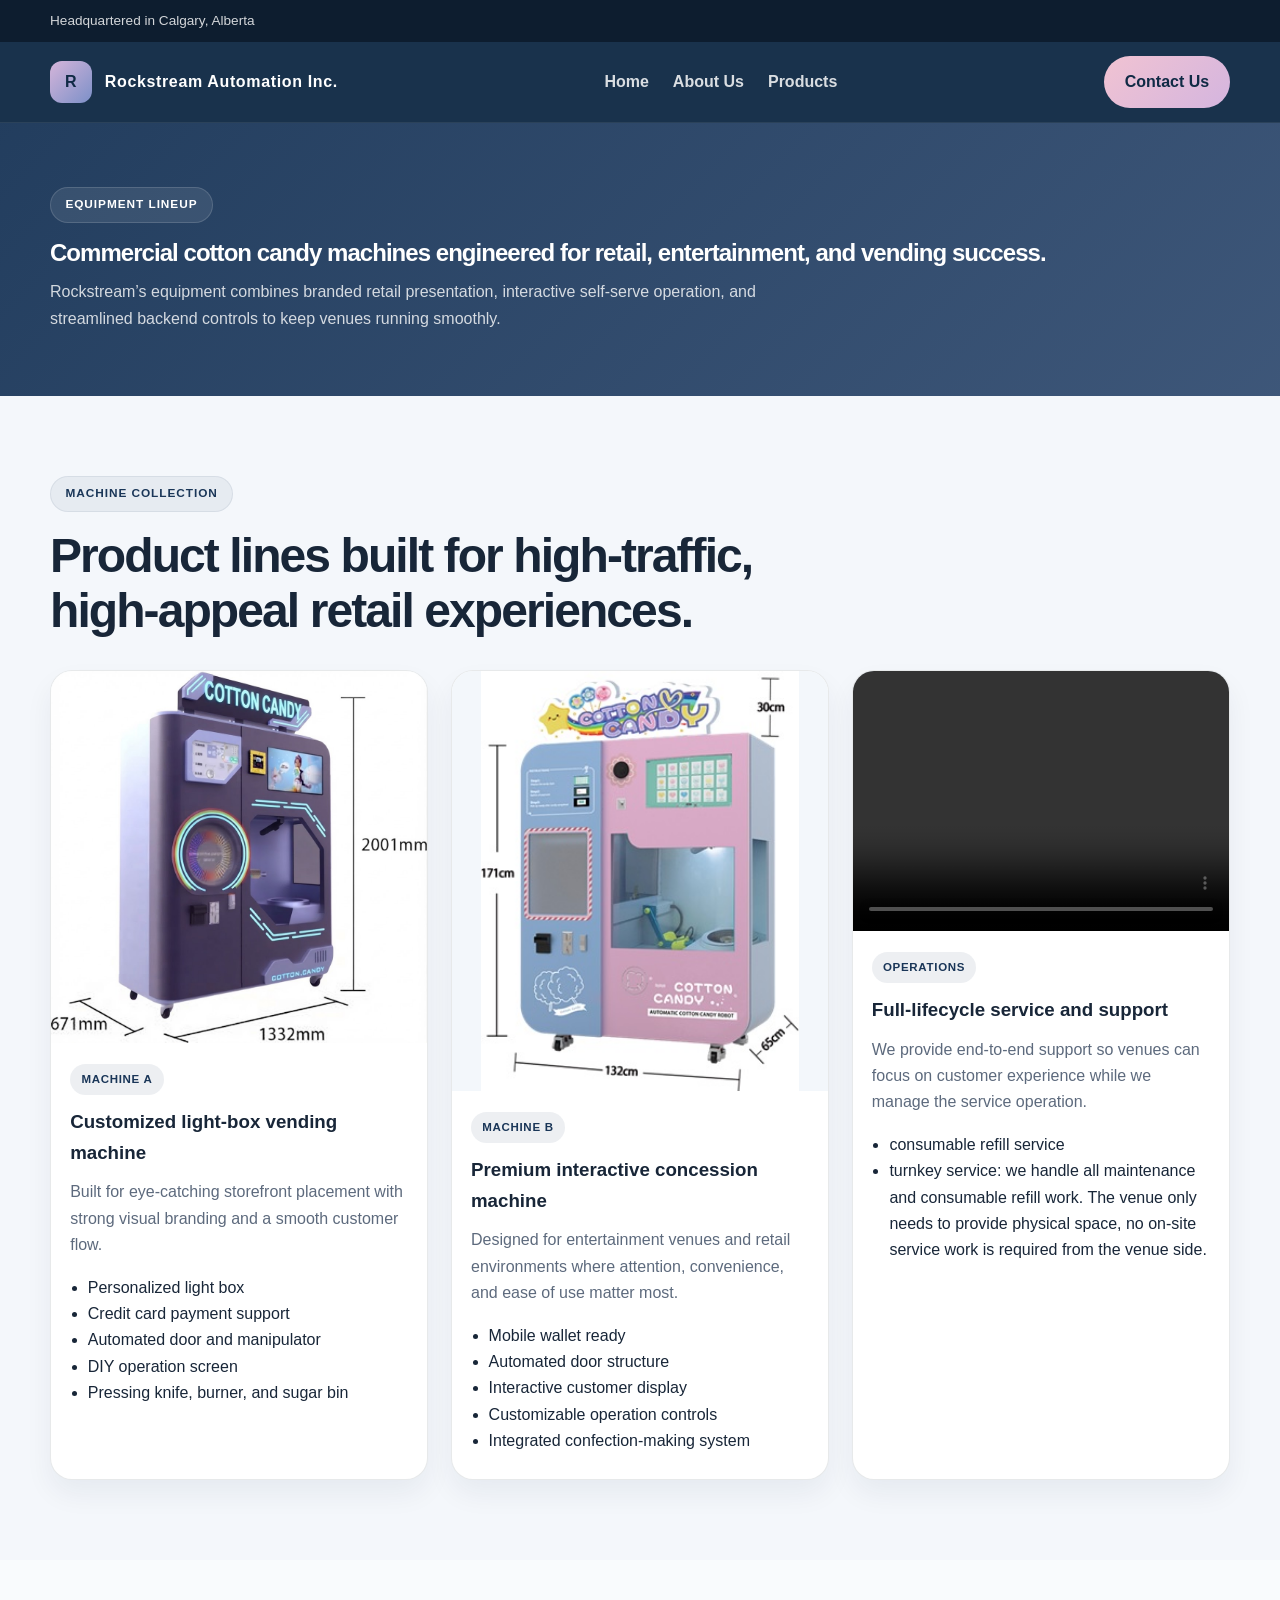
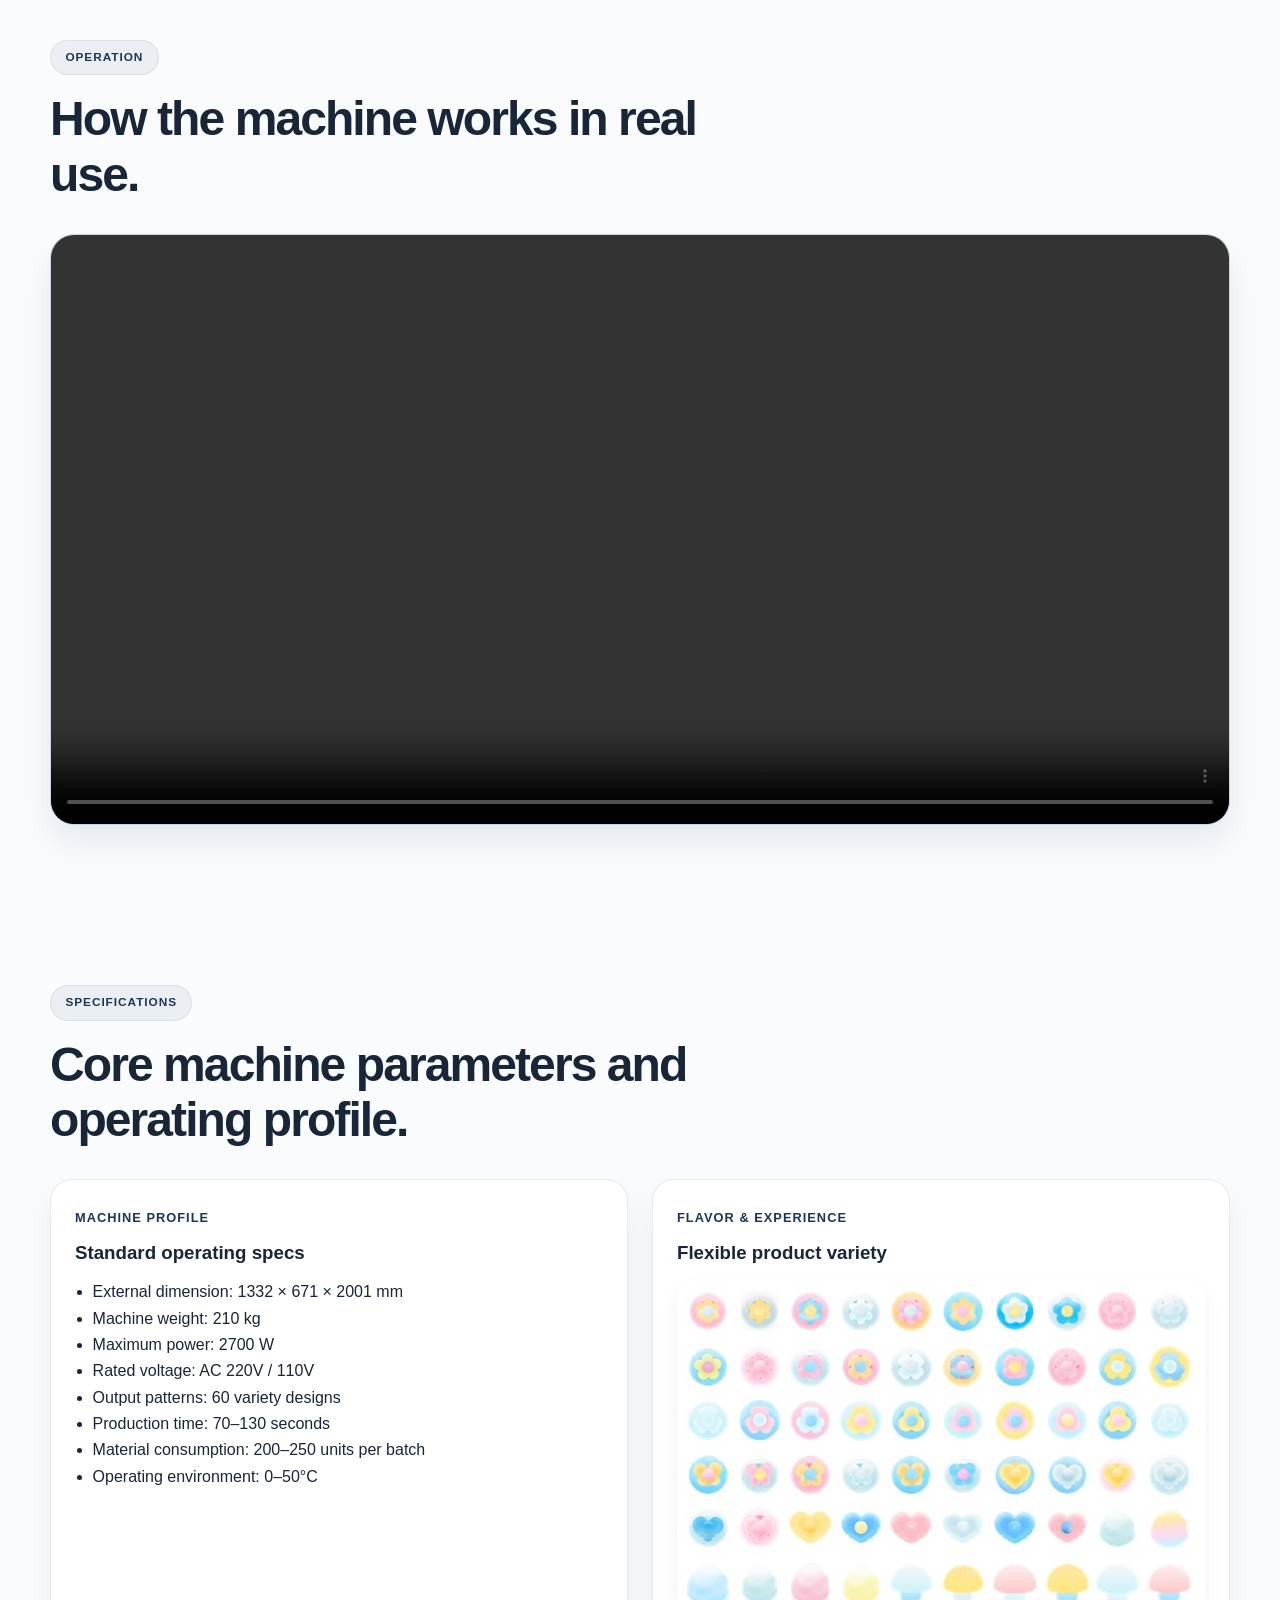
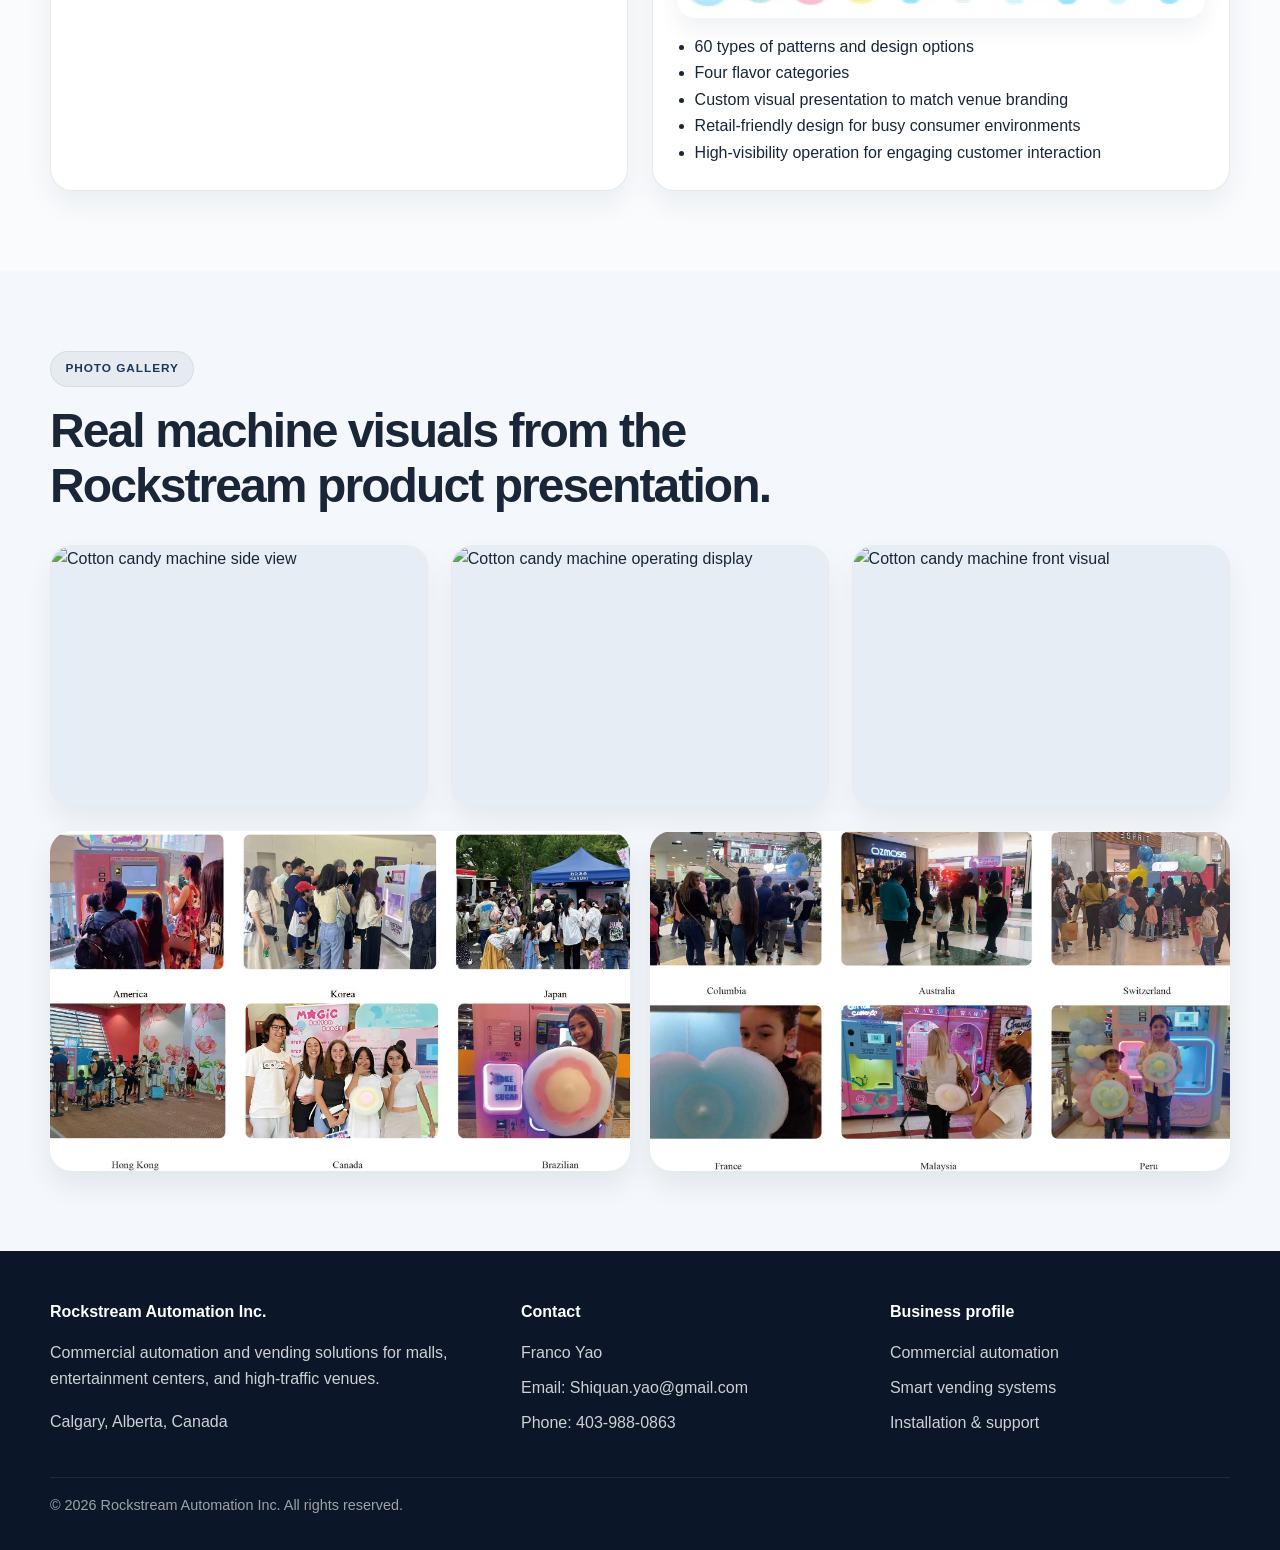
==== products.html @ 3b9ebc91 "Add files via upload" ====
<!DOCTYPE html>
<html lang="en">
  <head>
    <meta charset="UTF-8" />
    <meta name="viewport" content="width=device-width, initial-scale=1.0" />
    <meta name="description" content="Commercial cotton candy machine products by Rockstream Automation Inc., including machine A, machine B, backend monitoring, and customized retail vending systems." />
    <title>Products | Rockstream Automation Inc.</title>
    <link rel="stylesheet" href="styles.css" />
  </head>
  <body>
    <header class="site-header">
      <div class="topbar">
        <div class="container topbar-inner">
          <span>Headquartered in Calgary, Alberta</span>
        </div>
      </div>

      <div class="container nav">
        <a href="index.html" class="brand" aria-label="Rockstream home">
          <span class="brand-mark">R</span>
          <span>Rockstream Automation Inc.</span>
        </a>

        <nav class="primary-nav" aria-label="Main navigation">
          <a href="index.html">Home</a>
          <a href="about.html">About Us</a>
          <a href="products.html">Products</a>
        </nav>

        <a class="nav-cta" href="about.html#contact">Contact Us</a>
      </div>
    </header>

    <main>
      <section class="page-hero">
        <div class="container">
          <span class="eyebrow" style="background: rgba(255,255,255,0.09); border-color: rgba(255,255,255,0.14); color: white;">Equipment lineup</span>
          <h1>Commercial cotton candy machines engineered for retail, entertainment, and vending success.</h1>
          <p>
            Rockstream’s equipment combines branded retail presentation, interactive self-serve operation, and streamlined backend controls to keep venues running smoothly.
          </p>
        </div>
      </section>

      <section class="section">
        <div class="container">
          <div class="section-head">
            <span class="eyebrow">Machine collection</span>
            <h2>Product lines built for high-traffic, high-appeal retail experiences.</h2>
          </div>

          <div class="product-grid">
            <article class="product-card">
              <img class="machine-product-image machine-photo" src="machine%20A2.jfif" alt="Machine A cotton candy vending unit" />
              <div class="body">
                <span class="badge">Machine A</span>
                <h3>Customized light-box vending machine</h3>
                <p>Built for eye-catching storefront placement with strong visual branding and a smooth customer flow.</p>
                <ul>
                  <li>Personalized light box</li>
                  <li>Credit card payment support</li>
                  <li>Automated door and manipulator</li>
                  <li>DIY operation screen</li>
                  <li>Pressing knife, burner, and sugar bin</li>
                </ul>
              </div>
            </article>

            <article class="product-card">
              <img class="machine-product-image machine-photo" src="machine%20B.jpg" alt="Machine B cotton candy vending unit" />
              <div class="body">
                <span class="badge">Machine B</span>
                <h3>Premium interactive concession machine</h3>
                <p>Designed for entertainment venues and retail environments where attention, convenience, and ease of use matter most.</p>
                <ul>
                  <li>Mobile wallet ready</li>
                  <li>Automated door structure</li>
                  <li>Interactive customer display</li>
                  <li>Customizable operation controls</li>
                  <li>Integrated confection-making system</li>
                </ul>
              </div>
            </article>

            <article class="product-card">
              <video class="operation-video" controls playsinline muted preload="metadata">
                <source src="operation/operation.mp4" type="video/mp4" />
                Your browser does not support the video tag.
              </video>
              <div class="body">
                <span class="badge">Operations</span>
                <h3>Full-lifecycle service and support</h3>
                <p>We provide end-to-end support so venues can focus on customer experience while we manage the service operation.</p>
                <ul>
                  <li>consumable refill service</li>
                  <li>turnkey service: we handle all maintenance and consumable refill work. The venue only needs to provide physical space, no on-site service work is required from the venue side.</li>
                </ul>
              </div>
            </article>
          </div>
        </div>
      </section>

      <section class="section" style="background: rgba(255,255,255,0.45);">
        <div class="container">
          <div class="section-head">
            <span class="eyebrow">Operation</span>
            <h2>How the machine works in real use.</h2>
          </div>

          <div class="video-panel">
            <video controls playsinline muted preload="metadata">
              <source src="operation.mp4" type="video/mp4" />
              Your browser does not support the video tag.
            </video>
          </div>
        </div>
      </section>

      <section class="section" style="background: rgba(255,255,255,0.45);">
        <div class="container">
          <div class="section-head">
            <span class="eyebrow">Specifications</span>
            <h2>Core machine parameters and operating profile.</h2>
          </div>

          <div class="grid-two">
            <article class="service-card">
              <div class="tag">Machine profile</div>
              <h3>Standard operating specs</h3>
              <ul>
                <li>External dimension: 1332 × 671 × 2001 mm</li>
                <li>Machine weight: 210 kg</li>
                <li>Maximum power: 2700 W</li>
                <li>Rated voltage: AC 220V / 110V</li>
                <li>Output patterns: 60 variety designs</li>
                <li>Production time: 70–130 seconds</li>
                <li>Material consumption: 200–250 units per batch</li>
                <li>Operating environment: 0–50°C</li>
              </ul>
            </article>

            <article class="service-card">
              <div class="tag">Flavor & experience</div>
              <h3>Flexible product variety</h3>
              <img class="variety-image" src="Flexible%20product%20variety.jpg" alt="Flexible product variety and color options for cotton candy" />
              <ul>
                <li>60 types of patterns and design options</li>
                <li>Four flavor categories</li>
                <li>Custom visual presentation to match venue branding</li>
                <li>Retail-friendly design for busy consumer environments</li>
                <li>High-visibility operation for engaging customer interaction</li>
              </ul>
            </article>
          </div>
        </div>
      </section>

      <section class="section">
        <div class="container">
          <div class="section-head">
            <span class="eyebrow">Photo gallery</span>
            <h2>Real machine visuals from the Rockstream product presentation.</h2>
          </div>

          <div class="product-grid">
            <article class="product-card">
              <img src="assets/products/image3.jpg" alt="Cotton candy machine side view" />
            </article>
            <article class="product-card">
              <img src="assets/products/image4.jpg" alt="Cotton candy machine operating display" />
            </article>
            <article class="product-card">
              <img src="assets/products/image5.png" alt="Cotton candy machine front visual" />
            </article>
          </div>

          <div class="market-gallery" style="margin-top: 1.5rem;">
            <img src="Market%20picture1.jpg" alt="Cotton candy machine application in one country" />
            <img src="Market%20picture2.jpg" alt="Cotton candy machine application in another country" />
          </div>
        </div>
      </section>
    </main>

    <footer class="site-footer">
      <div class="container footer-grid">
        <div>
          <h4>Rockstream Automation Inc.</h4>
          <p>Commercial automation and vending solutions for malls, entertainment centers, and high-traffic venues.</p>
          <p>Calgary, Alberta, Canada</p>
        </div>

        <div>
          <h4>Contact</h4>
          <ul class="footer-list">
            <li>Franco Yao</li>
            <li>Email: Shiquan.yao@gmail.com</li>
            <li>Phone: 403-988-0863</li>
          </ul>
        </div>

        <div>
          <h4>Business profile</h4>
          <ul class="footer-list">
            <li>Commercial automation</li>
            <li>Smart vending systems</li>
            <li>Installation & support</li>
          </ul>
        </div>
      </div>

      <div class="container footer-bottom">
        © 2026 Rockstream Automation Inc. All rights reserved.
      </div>
    </footer>
  </body>
</html>
---- styles.css ----
:root {
  --bg: #f4f7fb;
  --panel: #ffffff;
  --panel-alt: #eef4fa;
  --text: #182638;
  --muted: #5d6a7d;
  --primary: #1a3658;
  --primary-dark: #102a45;
  --secondary: #d5b5da;
  --accent: #f2c3d1;
  --success: #1d9d6c;
  --line: rgba(24, 38, 56, 0.1);
  --shadow: 0 18px 40px rgba(16, 42, 69, 0.12);
}

* { box-sizing: border-box; }

html { scroll-behavior: smooth; }

body {
  margin: 0;
  background: var(--bg);
  color: var(--text);
  font-family: "Segoe UI", Arial, sans-serif;
  line-height: 1.65;
}

img {
  max-width: 100%;
  display: block;
}

video {
  max-width: 100%;
  display: block;
}

a {
  color: inherit;
  text-decoration: none;
}

p, ul, ol {
  margin-top: 0;
}

.container {
  width: min(1180px, calc(100% - 2rem));
  margin: 0 auto;
}

.site-header {
  position: sticky;
  top: 0;
  z-index: 20;
  background: rgba(16, 42, 69, 0.96);
  backdrop-filter: blur(10px);
  border-bottom: 1px solid rgba(255,255,255,0.08);
}

.topbar {
  background: #0d1d2f;
  color: rgba(255,255,255,0.82);
  font-size: 0.85rem;
}

.topbar-inner {
  display: flex;
  justify-content: space-between;
  gap: 1rem;
  align-items: center;
  min-height: 42px;
}

.topbar-links {
  display: flex;
  align-items: center;
  gap: 1.2rem;
  flex-wrap: wrap;
}

.nav {
  display: flex;
  align-items: center;
  justify-content: space-between;
  min-height: 80px;
  gap: 1rem;
}

.brand {
  display: inline-flex;
  align-items: center;
  gap: 0.8rem;
  color: #fff;
  font-weight: 700;
  letter-spacing: 0.04em;
}

.brand-mark {
  width: 42px;
  height: 42px;
  border-radius: 12px;
  background: linear-gradient(135deg, var(--secondary), #7c90c8);
  display: grid;
  place-items: center;
  color: var(--primary-dark);
  font-weight: 800;
}

.primary-nav {
  display: flex;
  align-items: center;
  gap: 1.5rem;
  color: rgba(255,255,255,0.84);
  font-weight: 600;
}

.primary-nav a {
  transition: color 0.2s ease;
}

.primary-nav a:hover {
  color: white;
}

.nav-cta {
  display: inline-flex;
  align-items: center;
  justify-content: center;
  padding: 0.8rem 1.3rem;
  border-radius: 999px;
  color: #fff;
  background: linear-gradient(135deg, #f1c3d2, #d4b5df);
  color: #102a45;
  font-weight: 700;
}

.hero {
  background: radial-gradient(circle at top left, rgba(199, 220, 255, 0.8), transparent 35%),
    linear-gradient(135deg, #edf4ff 0%, #f9eaf6 50%, #eff6ff 100%);
  padding: 4.5rem 0 3.5rem;
}

.hero-grid {
  display: grid;
  align-items: center;
  grid-template-columns: 1.1fr 0.9fr;
  gap: 2.2rem;
}

.eyebrow {
  display: inline-flex;
  align-items: center;
  gap: 0.6rem;
  padding: 0.45rem 0.9rem;
  background: rgba(26, 54, 88, 0.06);
  border: 1px solid rgba(26, 54, 88, 0.08);
  border-radius: 999px;
  color: var(--primary);
  text-transform: uppercase;
  letter-spacing: 0.08em;
  font-size: 0.74rem;
  font-weight: 700;
}

.hero-copy h1,
.page-hero h1,
.section-head h2 {
  margin: 1rem 0 0.8rem;
  line-height: 1.15;
  letter-spacing: -0.04em;
}

.hero-copy h1 {
  font-size: clamp(2.4rem, 5vw, 4.4rem);
  max-width: 620px;
}

.hero-copy p {
  max-width: 620px;
  color: var(--muted);
  font-size: 1.08rem;
}

.cta-row {
  display: flex;
  flex-wrap: wrap;
  gap: 1rem;
  margin-top: 1.8rem;
}

.btn {
  display: inline-flex;
  align-items: center;
  justify-content: center;
  padding: 0.95rem 1.4rem;
  border-radius: 999px;
  border: 1px solid transparent;
  font-weight: 700;
  transition: transform 0.2s ease, box-shadow 0.2s ease;
}

.btn:hover {
  transform: translateY(-1px);
}

.btn-primary {
  background: linear-gradient(135deg, var(--primary), #2d5e8d);
  color: #fff;
  box-shadow: 0 18px 30px rgba(26, 54, 88, 0.18);
}

.btn-secondary {
  background: #fff;
  border-color: rgba(26, 54, 88, 0.12);
  color: var(--primary);
}

.hero-visual {
  position: relative;
}

.machine-frame {
  position: relative;
  padding: 1rem;
  border-radius: 36px;
  background: linear-gradient(160deg, rgba(255,255,255,0.8), rgba(221, 233, 244, 0.7));
  box-shadow: var(--shadow);
}

.machine-frame::before {
  content: "";
  position: absolute;
  inset: 14px;
  border-radius: 28px;
  border: 1px solid rgba(26, 54, 88, 0.08);
}

.machine-frame img {
  border-radius: 24px;
  min-height: 420px;
  object-fit: cover;
}

.stats {
  padding-top: 1rem;
  padding-bottom: 1rem;
}

.stats-grid {
  display: grid;
  grid-template-columns: repeat(4, minmax(0, 1fr));
  gap: 1rem;
}

.stat-card {
  background: rgba(255,255,255,0.8);
  border: 1px solid var(--line);
  border-radius: 18px;
  padding: 1.3rem 1.1rem;
  box-shadow: 0 8px 24px rgba(16, 42, 69, 0.06);
}

.stat-value {
  display: block;
  font-size: clamp(1.6rem, 3vw, 2.2rem);
  font-weight: 800;
  color: var(--primary);
  margin-bottom: 0.3rem;
}

.stat-label {
  color: var(--muted);
  font-size: 0.95rem;
}

.section {
  padding: 5rem 0;
}

.section-head {
  max-width: 740px;
  margin-bottom: 2rem;
}

.section-head h2 {
  font-size: clamp(2rem, 4vw, 3rem);
}

.section-head p {
  color: var(--muted);
  font-size: 1.03rem;
}

.feature-grid,
.product-grid,
.service-grid,
.contact-grid {
  display: grid;
  gap: 1.4rem;
}

.video-panel {
  position: relative;
  overflow: hidden;
  border-radius: 24px;
  background: #dfeaf8;
  border: 1px solid var(--line);
  box-shadow: 0 18px 32px rgba(16, 42, 69, 0.08);
}

.video-panel video {
  width: 100%;
  min-height: 320px;
  height: auto;
  display: block;
  background: #dfeaf8;
}

.machine-product-image {
  width: 100%;
  height: auto;
  max-height: 350px;
  object-fit: contain;
  background: #f3f7fb;
  display: block;
}

.operation-video {
  width: 100%;
  height: 260px;
  object-fit: cover;
  background: #dfeaf8;
  display: block;
}

.market-gallery {
  display: grid;
  grid-template-columns: repeat(2, minmax(0, 1fr));
  gap: 1.2rem;
}

.market-gallery img {
  width: 100%;
  height: 340px;
  object-fit: cover;
  border-radius: 22px;
  box-shadow: 0 14px 28px rgba(16, 42, 69, 0.08);
}

.variety-image {
  width: 100%;
  height: auto;
  max-height: 420px;
  object-fit: contain;
  border-radius: 18px;
  margin: 0 0 1rem;
  background: #f3f7fb;
  box-shadow: 0 12px 22px rgba(16, 42, 69, 0.06);
}

.feature-grid {
  grid-template-columns: repeat(4, minmax(0, 1fr));
}

.feature-card, .product-card, .service-card, .info-panel {
  background: var(--panel);
  border: 1px solid var(--line);
  border-radius: 22px;
  box-shadow: 0 14px 28px rgba(16,42,69,0.06);
}

.feature-card {
  padding: 1.5rem 1.2rem;
}

.feature-icon {
  width: 52px;
  height: 52px;
  border-radius: 14px;
  display: grid;
  place-items: center;
  background: linear-gradient(135deg, rgba(26,54,88,.1), rgba(213,181,218,.3));
  color: var(--primary);
  font-size: 1.5rem;
  margin-bottom: 1rem;
}

.feature-card h3,
.product-card h3,
.service-card h3 {
  margin: 0 0 0.65rem;
}

.feature-card p,
.product-card p,
.service-card p,
.info-panel p,
.info-panel li,
.contact-card p,
.contact-card li,
.detail-list li {
  color: var(--muted);
}

.product-grid {
  grid-template-columns: repeat(3, minmax(0, 1fr));
}

.product-card {
  overflow: hidden;
}

.product-card img {
  width: 100%;
  height: 260px;
  object-fit: cover;
  background: #e7edf5;
}

.product-card .machine-photo,
.product-card .machine-product-image {
  height: auto;
  max-height: 420px;
  object-fit: contain;
  background: #f3f7fb;
}

.product-card .body {
  padding: 1.3rem 1.2rem 1.5rem;
}

.badge {
  display: inline-block;
  padding: 0.38rem 0.7rem;
  background: rgba(26,54,88,0.08);
  color: var(--primary);
  border-radius: 999px;
  font-size: 0.72rem;
  font-weight: 700;
  text-transform: uppercase;
  letter-spacing: 0.06em;
  margin-bottom: 0.75rem;
}

.product-card ul,
.service-card ul,
.detail-list,
.contact-card ul {
  margin: 0;
  padding-left: 1.1rem;
}

.cta-banner {
  background: linear-gradient(135deg, var(--primary-dark), #234a78 45%, #49679d);
  color: #fff;
  border-radius: 28px;
  padding: 2.2rem 2rem;
  display: flex;
  align-items: center;
  justify-content: space-between;
  gap: 1rem;
  box-shadow: var(--shadow);
}

.cta-banner h3 {
  margin: 0 0 0.35rem;
  font-size: clamp(1.6rem, 3vw, 2.3rem);
}

.page-hero {
  padding: 4rem 0 3rem;
  background: linear-gradient(135deg, rgba(26,54,88,0.96), rgba(46,73,110,0.92));
  color: #fff;
}

.page-hero p {
  color: rgba(255,255,255,0.8);
  max-width: 760px;
}

.about-grid {
  display: grid;
  grid-template-columns: 1.15fr 0.85fr;
  gap: 1.6rem;
}

.info-panel {
  padding: 1.6rem;
}

.detail-list {
  display: grid;
  gap: 0.5rem;
  list-style: none;
  padding-left: 0;
}

.detail-list li {
  position: relative;
  padding-left: 1.2rem;
}

.detail-list li::before {
  content: "";
  position: absolute;
  left: 0;
  top: 0.7rem;
  width: 8px;
  height: 8px;
  border-radius: 50%;
  background: var(--success);
}

.contact-grid {
  grid-template-columns: repeat(2, minmax(0,1fr));
}

.contact-card {
  background: var(--panel);
  border: 1px solid var(--line);
  padding: 1.5rem;
  border-radius: 22px;
}

.contact-card h3 {
  margin-top: 0;
}

.contact-card ul {
  list-style: none;
  padding-left: 0;
  display: grid;
  gap: 0.55rem;
}

.grid-two {
  display: grid;
  grid-template-columns: repeat(2, minmax(0, 1fr));
  gap: 1.5rem;
}

.service-card {
  padding: 1.5rem;
}

.service-card .tag {
  display: inline-block;
  margin-bottom: 0.6rem;
  color: var(--primary);
  font-weight: 700;
  font-size: 0.8rem;
  text-transform: uppercase;
  letter-spacing: 0.08em;
}

.site-footer {
  background: #0b1728;
  color: rgba(255,255,255,0.8);
  padding: 3rem 0 2rem;
}

.footer-grid {
  display: grid;
  grid-template-columns: 1.3fr 1fr 1fr;
  gap: 1.8rem;
}

.site-footer h4 {
  color: white;
  margin-top: 0;
  margin-bottom: 0.9rem;
}

.footer-list {
  list-style: none;
  margin: 0;
  padding: 0;
  display: grid;
  gap: 0.55rem;
}

.footer-bottom {
  margin-top: 1.6rem;
  padding-top: 1rem;
  border-top: 1px solid rgba(255,255,255,0.08);
  color: rgba(255,255,255,0.6);
  font-size: 0.9rem;
}

@media (max-width: 860px) {
  .hero-grid,
  .feature-grid,
  .product-grid,
  .about-grid,
  .grid-two,
  .footer-grid,
  .contact-grid,
  .market-gallery {
    grid-template-columns: 1fr;
  }

  .stats-grid {
    grid-template-columns: repeat(2, minmax(0, 1fr));
  }

  .nav {
    flex-wrap: wrap;
    justify-content: center;
    padding: 1rem 0;
  }

  .primary-nav {
    flex-wrap: wrap;
    justify-content: center;
  }

  .cta-banner {
    flex-direction: column;
    align-items: flex-start;
  }
}

@media (max-width: 560px) {
  .topbar-inner {
    flex-direction: column;
    justify-content: center;
    padding: 0.5rem 0;
  }

  .hero {
    padding-top: 3rem;
  }

  .stats-grid {
    grid-template-columns: 1fr;
  }

  .site-header {
    position: static;
  }

  .nav-cta {
    width: 100%;
  }

  .primary-nav {
    width: 100%;
    gap: 0.8rem 1.3rem;
  }
}
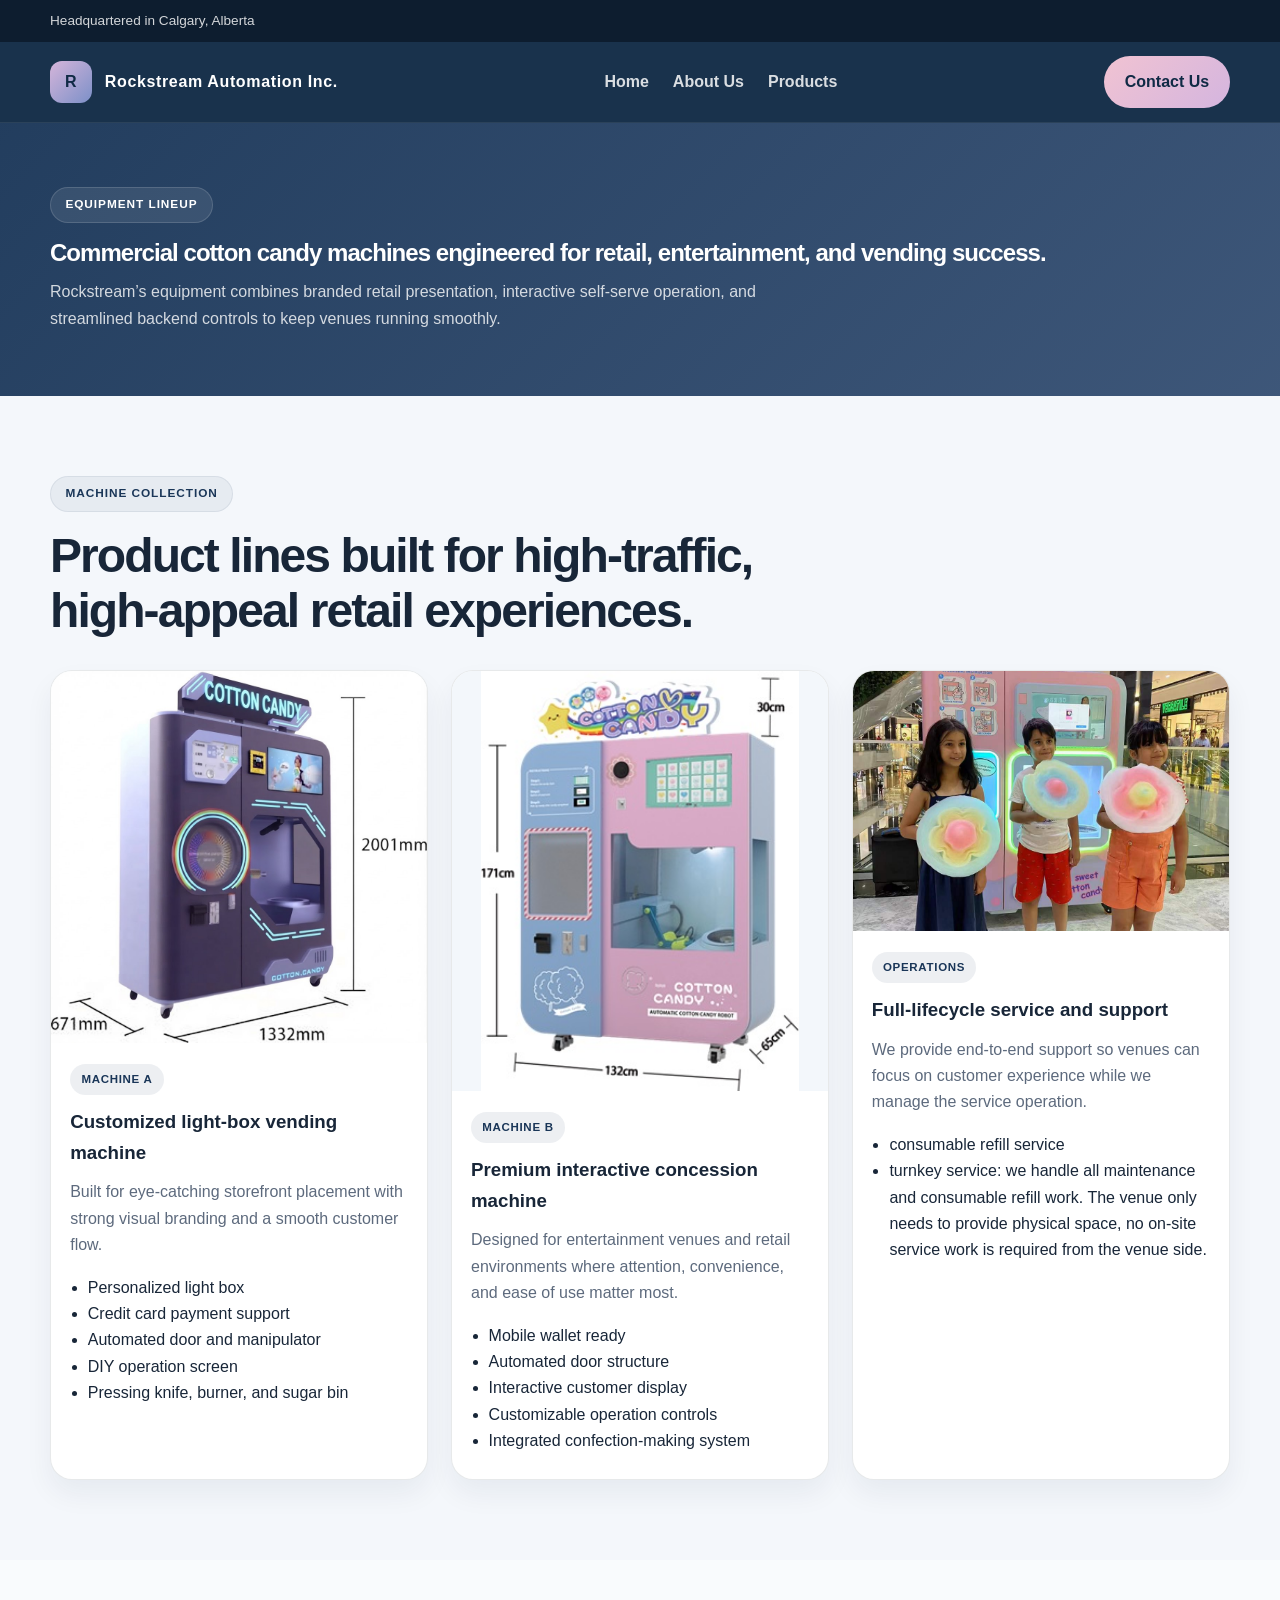
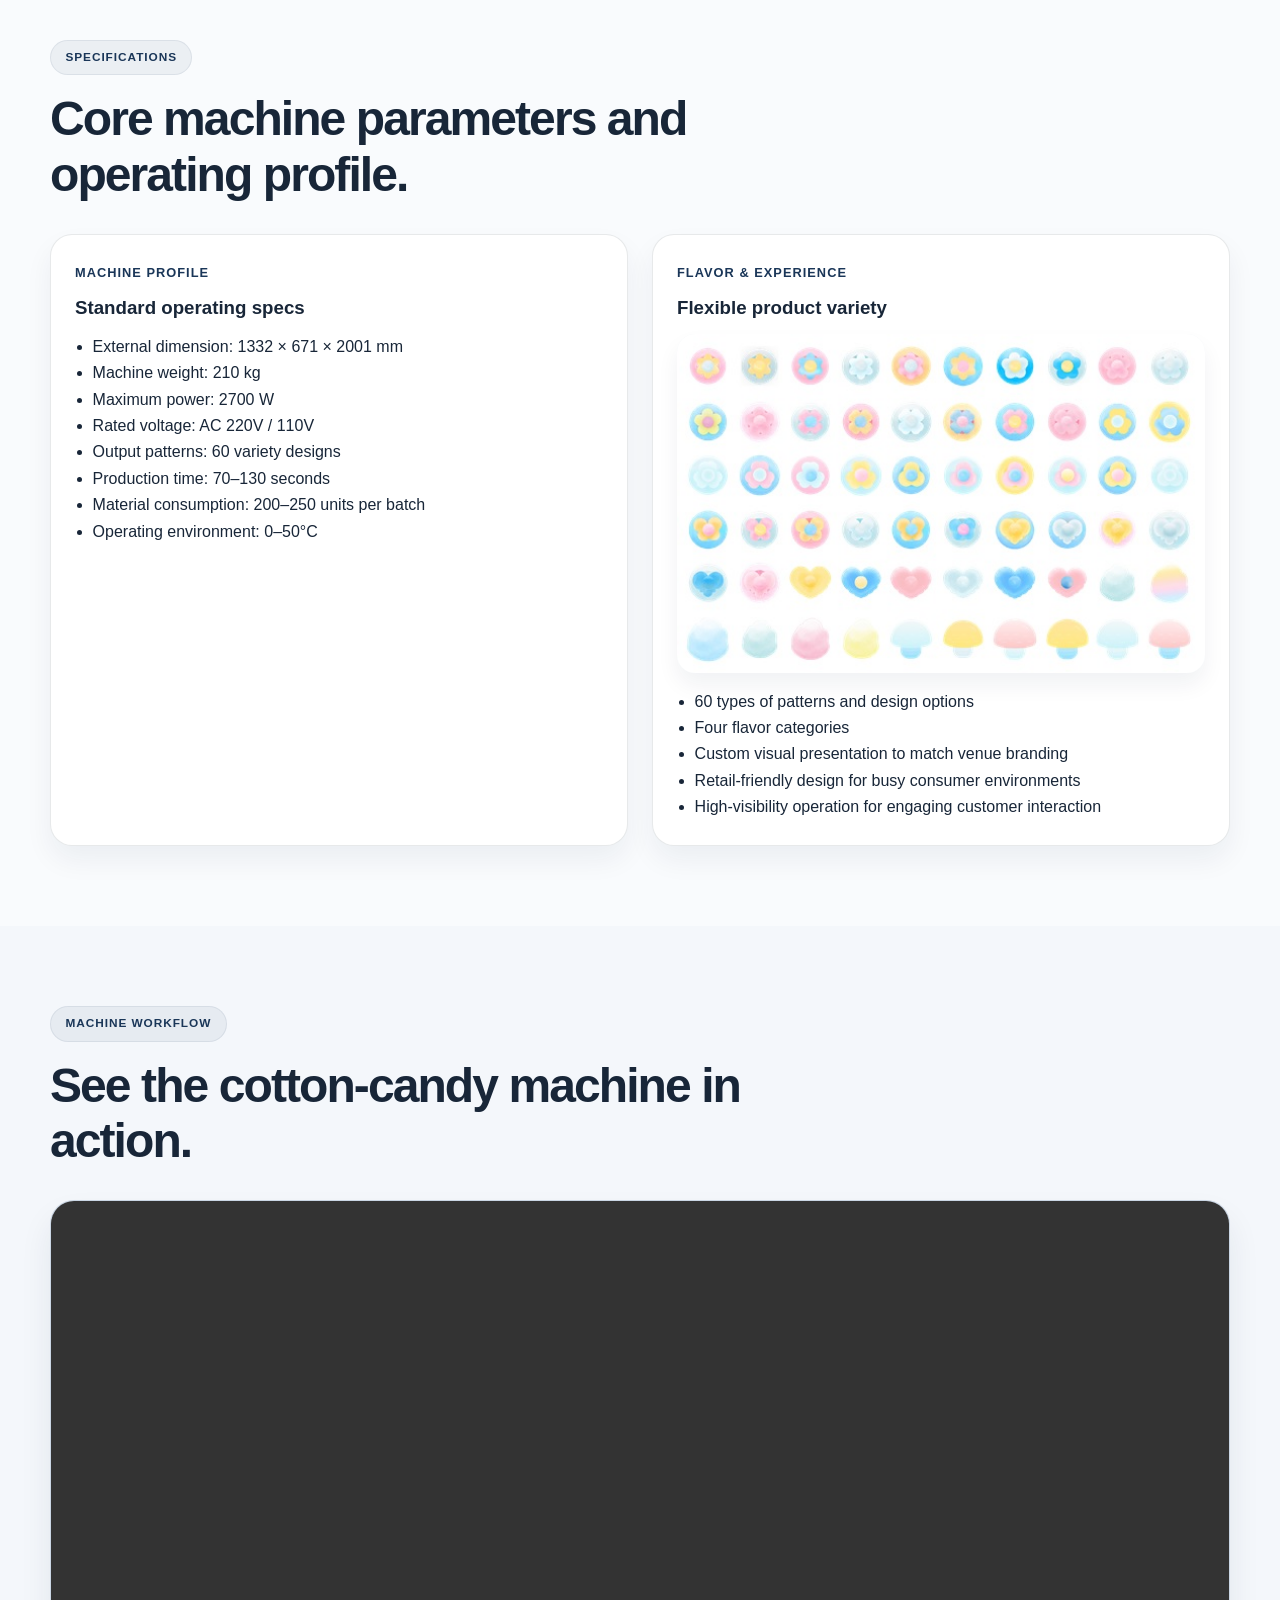
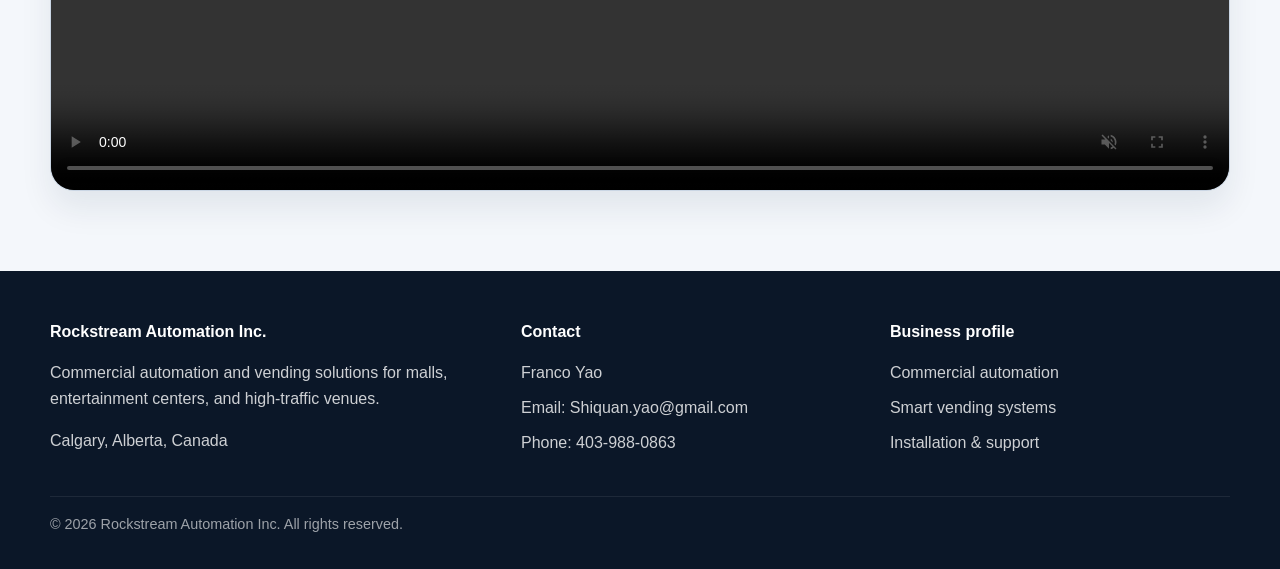
==== commit d24e9c98: "update" ====
--- a/products.html
+++ b/products.html
@@ -83,10 +83,7 @@
             </article>
 
             <article class="product-card">
-              <video class="operation-video" controls playsinline muted preload="metadata">
-                <source src="operation/operation.mp4" type="video/mp4" />
-                Your browser does not support the video tag.
-              </video>
+              <img class="machine-product-image machine-photo" src="m3.jpg" alt="Operations support and service" style="width: 100%; height: 260px; object-fit: cover; display: block; background: #f3f7fb;" />
               <div class="body">
                 <span class="badge">Operations</span>
                 <h3>Full-lifecycle service and support</h3>
@@ -97,22 +94,6 @@
                 </ul>
               </div>
             </article>
-          </div>
-        </div>
-      </section>
-
-      <section class="section" style="background: rgba(255,255,255,0.45);">
-        <div class="container">
-          <div class="section-head">
-            <span class="eyebrow">Operation</span>
-            <h2>How the machine works in real use.</h2>
-          </div>
-
-          <div class="video-panel">
-            <video controls playsinline muted preload="metadata">
-              <source src="operation.mp4" type="video/mp4" />
-              Your browser does not support the video tag.
-            </video>
           </div>
         </div>
       </section>
@@ -159,25 +140,15 @@
       <section class="section">
         <div class="container">
           <div class="section-head">
-            <span class="eyebrow">Photo gallery</span>
-            <h2>Real machine visuals from the Rockstream product presentation.</h2>
+            <span class="eyebrow">Machine workflow</span>
+            <h2>See the cotton-candy machine in action.</h2>
           </div>
 
-          <div class="product-grid">
-            <article class="product-card">
-              <img src="assets/products/image3.jpg" alt="Cotton candy machine side view" />
-            </article>
-            <article class="product-card">
-              <img src="assets/products/image4.jpg" alt="Cotton candy machine operating display" />
-            </article>
-            <article class="product-card">
-              <img src="assets/products/image5.png" alt="Cotton candy machine front visual" />
-            </article>
-          </div>
-
-          <div class="market-gallery" style="margin-top: 1.5rem;">
-            <img src="Market%20picture1.jpg" alt="Cotton candy machine application in one country" />
-            <img src="Market%20picture2.jpg" alt="Cotton candy machine application in another country" />
+          <div class="video-panel">
+            <video controls playsinline muted preload="metadata">
+              <source src="Runing.mp4" type="video/mp4" />
+              Your browser does not support the video tag.
+            </video>
           </div>
         </div>
       </section>
